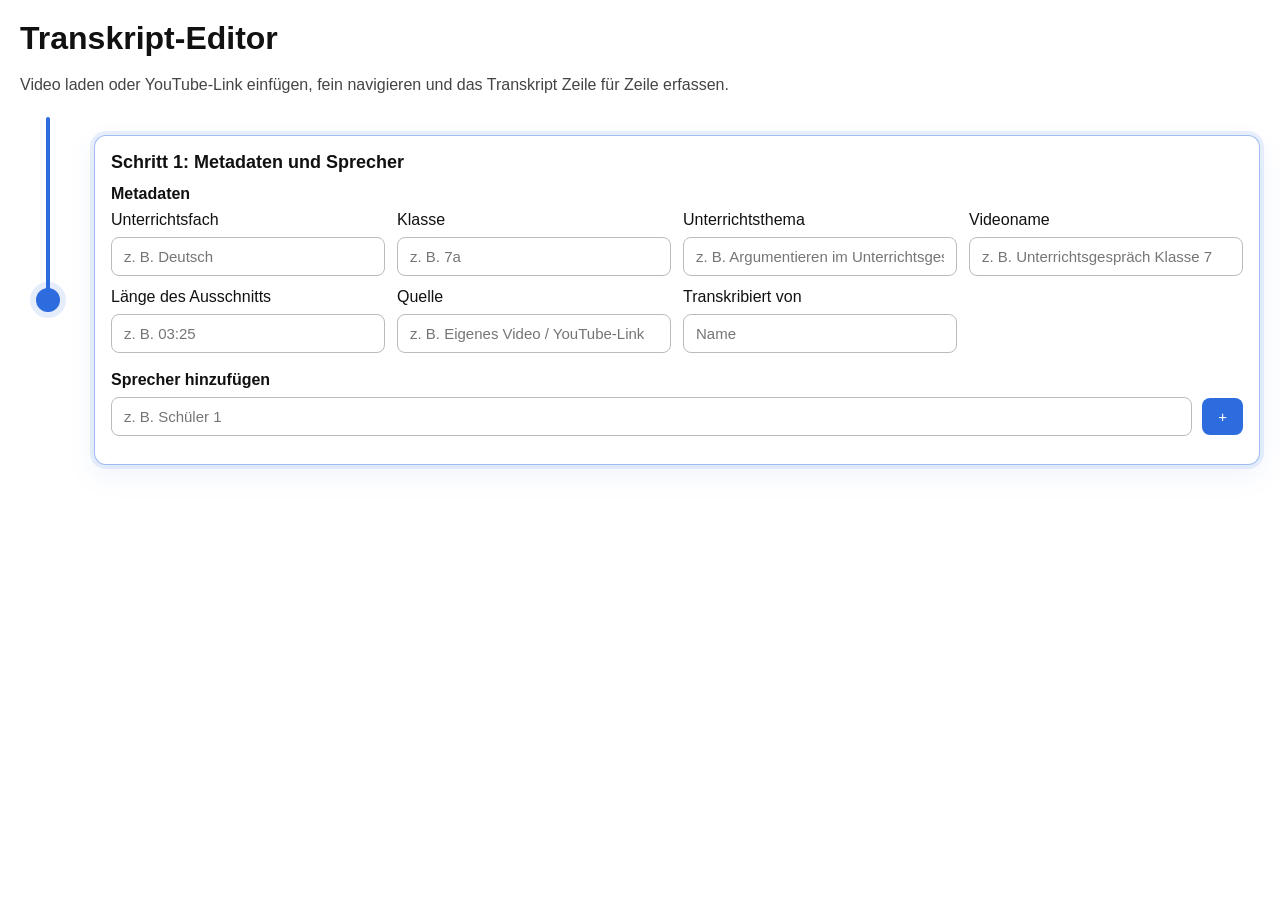
==== index.html @ a4fdcc20 "Update index.html" ====
<!DOCTYPE html>
<html lang="de">
<head>
  <meta charset="UTF-8" />
  <meta name="viewport" content="width=device-width, initial-scale=1.0" />
  <title>Transkript-Editor</title>
  <style>
    html, body {
      margin: 0;
      padding: 0;
      background: #ffffff;
      font-family: Arial, sans-serif;
      color: #111;
      overflow-y: auto;
      scroll-behavior: smooth;
    }

    body {
      display: block;
    }

    .app {
      width: 100%;
      max-width: none;
      padding: 20px;
      box-sizing: border-box;
      margin: 0;
    }

    h1 {
      text-align: left;
      margin: 0 0 10px 0;
    }

    .intro {
      text-align: left;
      color: #444;
      margin-bottom: 20px;
      line-height: 1.5;
      max-width: 1200px;
    }

    .layout {
      display: grid;
      grid-template-columns: 56px minmax(0, 1fr);
      gap: 18px;
      align-items: start;
    }

    .progress-rail {
      position: relative;
      width: 56px;
      align-self: stretch;
      min-height: 100%;
    }

    .rail-base,
    .rail-active {
      position: absolute;
      left: 26px;
      width: 4px;
      border-radius: 999px;
    }

    .rail-base {
      display: none;
    }

    .rail-active {
      top: 0;
      height: 0;
      background: #2d6cdf;
      transition: height 0.45s ease;
    }

    .rail-dot {
      position: absolute;
      left: 16px;
      width: 24px;
      height: 24px;
      border-radius: 999px;
      border: 3px solid #b8c5d4;
      background: #ffffff;
      transform: translateY(-50%);
      cursor: pointer;
      padding: 0;
      transition: background 0.25s ease, border-color 0.25s ease, box-shadow 0.25s ease, opacity 0.25s ease;
      opacity: 0;
      pointer-events: none;
    }

    .rail-dot.is-visible {
      opacity: 1;
      pointer-events: auto;
    }

    .rail-dot.is-done {
      background: #2d6cdf;
      border-color: #2d6cdf;
    }

    .rail-dot.is-active {
      background: #2d6cdf;
      border-color: #2d6cdf;
      box-shadow: 0 0 0 6px rgba(45, 108, 223, 0.12);
    }

    .main-content {
      min-width: 0;
    }

    .section {
      margin-top: 18px;
      scroll-margin-top: 12px;
    }

    .card {
      border: 1px solid #ddd;
      border-radius: 12px;
      background: #fff;
      overflow: hidden;
      transition: opacity 0.35s ease, transform 0.35s ease, border-color 0.25s ease, box-shadow 0.25s ease;
    }

    .card-header {
      padding: 16px 16px 0 16px;
    }

    .section-heading {
      font-size: 18px;
      font-weight: bold;
      margin: 0 0 12px 0;
    }

    .card-content {
      padding: 0 16px 16px 16px;
      max-height: 4000px;
      opacity: 1;
      overflow: hidden;
      transition: max-height 0.5s ease, opacity 0.35s ease, padding 0.35s ease;
    }

    .card.is-collapsed .card-content {
      max-height: 0;
      opacity: 0;
      padding-top: 0;
      padding-bottom: 0;
    }

    .card.is-hidden {
      opacity: 0;
      transform: translateY(12px);
      pointer-events: none;
    }

    .card.is-visible {
      opacity: 1;
      transform: translateY(0);
      pointer-events: auto;
    }

    .card.is-focus {
      border-color: rgba(45, 108, 223, 0.45);
      box-shadow: 0 0 0 4px rgba(45, 108, 223, 0.10), 0 10px 30px rgba(45, 108, 223, 0.08);
    }

    .metadata-grid {
      display: grid;
      grid-template-columns: repeat(4, minmax(180px, 1fr));
      gap: 12px;
    }

    .source-grid {
      display: grid;
      grid-template-columns: 1fr 1fr auto;
      gap: 12px;
      align-items: end;
    }

    .field-group {
      display: flex;
      flex-direction: column;
      justify-content: flex-end;
      min-width: 0;
    }

    label {
      display: block;
      font-weight: bold;
      margin-bottom: 8px;
    }

    input[type="file"],
    input[type="text"],
    select,
    textarea {
      width: 100%;
      box-sizing: border-box;
      padding: 10px 12px;
      border: 1px solid #bbb;
      border-radius: 8px;
      font-size: 15px;
      background: #fff;
      font-family: Arial, sans-serif;
    }

    textarea {
      resize: none;
      overflow-y: hidden;
      line-height: 1.4;
    }

    .speaker-input-row {
      display: flex;
      gap: 10px;
      align-items: center;
    }

    .speaker-tags {
      display: flex;
      flex-wrap: wrap;
      gap: 8px;
      margin-top: 12px;
    }

    .speaker-tag {
      display: inline-flex;
      align-items: center;
      gap: 8px;
      background: #f5f7fb;
      border: 1px solid #d8dfeb;
      border-radius: 999px;
      padding: 8px 12px;
      font-size: 14px;
    }

    .speaker-remove {
      background: transparent;
      border: none;
      color: #666;
      cursor: pointer;
      padding: 0;
      margin: 0;
      font-size: 16px;
      line-height: 1;
    }

    button {
      padding: 10px 16px;
      border: none;
      border-radius: 8px;
      background: #2d6cdf;
      color: white;
      cursor: pointer;
      font-size: 15px;
      white-space: nowrap;
    }

    button.secondary {
      background: #666;
    }

    button.small-btn {
      padding: 6px 8px;
      font-size: 12px;
    }

    button:disabled {
      opacity: 0.6;
      cursor: not-allowed;
    }

    .status {
      margin-top: 10px;
      font-size: 14px;
      color: #444;
    }

    .video-panel {
      margin-top: 14px;
      display: grid;
      grid-template-columns: minmax(320px, 780px) 260px;
      gap: 18px;
      align-items: start;
      justify-content: center;
    }

    .video-column {
      width: 100%;
    }

    .video-shell {
      width: 100%;
      min-height: 0;
      display: none;
    }

    .video-shell.active {
      display: block;
    }

    #localVideo,
    #youtubeContainer {
      width: 100%;
      background: #000;
      border-radius: 12px;
      object-fit: contain;
      display: none;
    }

    #localVideo.active,
    #youtubeContainer.active {
      display: block;
    }

    #localVideo.video-mode {
      height: 460px;
      min-height: 460px;
      max-height: 460px;
    }

    #localVideo.audio-only-local {
      height: 96px;
      min-height: 96px;
      max-height: 96px;
      background: #000;
      object-fit: initial;
      border-radius: 12px;
    }

    #youtubeContainer.video-mode {
      aspect-ratio: 16 / 9;
      min-height: 460px;
      max-height: 460px;
      overflow: hidden;
    }

    #youtubePlayer {
      width: 100%;
      height: 100%;
    }

    .controls-side {
      background: #ffffff;
      border: 1px solid #ddd;
      border-radius: 12px;
      padding: 14px;
      box-shadow: 0 2px 8px rgba(0, 0, 0, 0.04);
      display: none;
      flex-direction: column;
      justify-content: flex-start;
    }

    .controls-side.active {
      display: flex;
    }

    .controls-stack {
      display: flex;
      flex-direction: column;
      gap: 10px;
    }

    .controls-stack button,
    .controls-stack select,
    .controls-stack .time-box {
      width: 100%;
      box-sizing: border-box;
    }

    .controls-stack select,
    .controls-under-video select {
      padding: 10px 12px;
      border: 1px solid #bbb;
      border-radius: 8px;
      font-size: 15px;
      background: #fff;
      font-family: Arial, sans-serif;
    }

    .control-group label {
      margin-bottom: 6px;
      font-weight: bold;
    }

    .time-box {
      border: 1px solid #bbb;
      border-radius: 8px;
      padding: 10px 12px;
      background: #f8f8f8;
      font-weight: bold;
      color: #333;
      text-align: center;
    }

    .controls-under-video {
      margin-top: 4px;
      display: none;
      flex-wrap: wrap;
      gap: 8px;
      align-items: flex-end;
    }

    .controls-under-video.active {
      display: flex;
    }

    .controls-under-video button,
    .controls-under-video select,
    .controls-under-video .time-box {
      width: auto;
      min-width: 130px;
      box-sizing: border-box;
    }

    .controls-under-video .control-group {
      min-width: 130px;
    }

    .controls-under-video .control-group label {
      margin-bottom: 6px;
      font-weight: bold;
      font-size: 14px;
    }

    .top-actions {
      display: flex;
      gap: 10px;
      flex-wrap: wrap;
      margin-top: 14px;
    }

    .table-scroll-wrap {
      max-height: 420px;
      overflow-y: auto;
      border: 1px solid #ddd;
      border-radius: 12px 12px 0 0;
      margin-top: 12px;
    }

    table {
      width: 100%;
      border-collapse: collapse;
      table-layout: fixed;
      margin: 0;
    }

    th, td {
      border: 1px solid #ddd;
      padding: 8px;
      vertical-align: top;
    }

    th {
      background: #f5f5f5;
      text-align: left;
      position: sticky;
      top: 0;
      z-index: 5;
    }

    .row-actions {
      display: flex;
      gap: 4px;
      flex-wrap: nowrap;
      align-items: center;
      justify-content: flex-start;
      width: 100%;
      box-sizing: border-box;
      overflow: hidden;
    }

    .row-actions .small-btn {
      white-space: nowrap;
      flex: 0 0 auto;
      max-width: 100%;
    }

    .utterance-input {
      min-height: 38px;
      height: 38px;
    }

    .table-add-row-wrap {
      display: flex;
      gap: 8px;
      margin-top: 0;
      justify-content: flex-start;
      flex-wrap: wrap;
    }

    .table-add-row {
      display: inline-block;
      border: 1px solid #cfdcff;
      border-radius: 0 0 8px 8px;
      background: #eef4ff;
      color: #2d6cdf;
      font-weight: 600;
      flex: 0 0 auto;
      width: auto;
      padding: 10px 14px;
    }

    .speaker-blank,
    .pause-blank {
      border: none !important;
      background: transparent !important;
      box-shadow: none !important;
      pointer-events: none;
      color: transparent;
      padding: 10px 0 !important;
    }

    .speaker-continuation {
      border-top: none !important;
    }

    .pause-display {
      color: #444;
      padding: 10px 12px;
      min-height: 38px;
      display: flex;
      align-items: center;
      box-sizing: border-box;
      border: 1px solid transparent;
    }

    .global-popup {
      position: fixed;
      inset: 0;
      background: rgba(0, 0, 0, 0.25);
      display: flex;
      align-items: center;
      justify-content: center;
      padding: 16px;
      z-index: 9999;
    }

    .global-popup.hidden {
      display: none !important;
    }

    .global-popup-box {
      background: #ffffff;
      border-radius: 16px;
      padding: 24px 22px;
      width: min(760px, calc(100% - 32px));
      max-height: calc(100vh - 24px);
      overflow-y: auto;
      box-shadow: 0 12px 34px rgba(0, 0, 0, 0.2);
      display: flex;
      flex-direction: column;
      gap: 16px;
      text-align: left;
    }

    .popup-title {
      font-size: 20px;
      font-weight: bold;
      text-align: center;
      margin: 0;
    }

    .popup-hint {
      line-height: 1.5;
      color: #333;
    }

    .popup-editor-label {
      font-weight: bold;
      margin-bottom: 6px;
    }

    .popup-editor {
      width: 100%;
      min-height: 220px;
      resize: vertical;
      box-sizing: border-box;
      padding: 12px;
      border: 1px solid #bbb;
      border-radius: 10px;
      font-size: 15px;
      font-family: Arial, sans-serif;
      line-height: 1.45;
    }

    .popup-actions {
      display: flex;
      gap: 10px;
      justify-content: center;
      flex-wrap: wrap;
    }

    @media (max-width: 1200px) {
      .metadata-grid {
        grid-template-columns: 1fr 1fr;
      }

      .source-grid {
        grid-template-columns: 1fr;
      }

      .video-panel {
        grid-template-columns: 1fr;
      }
    }

    @media (max-width: 900px) {
      .layout {
        grid-template-columns: 40px minmax(0, 1fr);
      }

      .rail-base,
      .rail-active {
        left: 18px;
      }

      .rail-dot {
        left: 8px;
      }
    }

    @media (max-width: 700px) {
      .metadata-grid {
        grid-template-columns: 1fr;
      }

      .table-add-row-wrap {
        flex-direction: column;
      }

      .controls-under-video.active {
        flex-direction: column;
        align-items: stretch;
      }

      .controls-under-video button,
      .controls-under-video select,
      .controls-under-video .time-box,
      .controls-under-video .control-group {
        width: 100%;
        min-width: 0;
      }
    }
  </style>
</head>
<body>
  <div class="app">
    <h1>Transkript-Editor</h1>
    <p class="intro">
      Video laden oder YouTube-Link einfügen, fein navigieren und das Transkript Zeile für Zeile erfassen.
    </p>

    <div class="layout">
      <aside class="progress-rail" id="progressRail" aria-label="Fortschritt">
        <div class="rail-base"></div>
        <div class="rail-active" id="railActive"></div>

        <button class="rail-dot" id="railDot1" type="button" aria-label="Schritt 1"></button>
        <button class="rail-dot" id="railDot2" type="button" aria-label="Schritt 2"></button>
        <button class="rail-dot" id="railDot3" type="button" aria-label="Schritt 3"></button>
        <button class="rail-dot" id="railDot4" type="button" aria-label="Schritt 4"></button>
        <button class="rail-dot" id="railDot5" type="button" aria-label="Schritt 5"></button>
      </aside>

      <main class="main-content" id="mainContent">
        <div class="section card is-visible" id="step1">
          <div class="card-header">
            <div class="section-heading">Schritt 1: Metadaten und Sprecher</div>
          </div>
          <div class="card-content">
            <label>Metadaten</label>
            <div class="metadata-grid">
              <div>
                <label for="metaSubject" style="font-weight:normal;">Unterrichtsfach</label>
                <input id="metaSubject" type="text" placeholder="z. B. Deutsch" />
              </div>
              <div>
                <label for="metaClass" style="font-weight:normal;">Klasse</label>
                <input id="metaClass" type="text" placeholder="z. B. 7a" />
              </div>
              <div>
                <label for="metaTopic" style="font-weight:normal;">Unterrichtsthema</label>
                <input id="metaTopic" type="text" placeholder="z. B. Argumentieren im Unterrichtsgespräch" />
              </div>
              <div>
                <label for="metaTitle" style="font-weight:normal;">Videoname</label>
                <input id="metaTitle" type="text" placeholder="z. B. Unterrichtsgespräch Klasse 7" />
              </div>
              <div>
                <label for="metaLength" style="font-weight:normal;">Länge des Ausschnitts</label>
                <input id="metaLength" type="text" placeholder="z. B. 03:25" />
              </div>
              <div>
                <label for="metaSource" style="font-weight:normal;">Quelle</label>
                <input id="metaSource" type="text" placeholder="z. B. Eigenes Video / YouTube-Link" />
              </div>
              <div>
                <label for="metaAuthor" style="font-weight:normal;">Transkribiert von</label>
                <input id="metaAuthor" type="text" placeholder="Name" />
              </div>
            </div>

            <div style="margin-top: 18px;">
              <label for="speakerInput">Sprecher hinzufügen</label>
              <div class="speaker-input-row">
                <input id="speakerInput" type="text" placeholder="z. B. Schüler 1" />
                <button id="addSpeakerBtn" type="button">+</button>
              </div>
              <div id="speakerTags" class="speaker-tags"></div>
            </div>
          </div>
        </div>

        <div class="section card is-hidden is-collapsed" id="step2">
          <div class="card-header">
            <div class="section-heading">Schritt 2: Video importieren</div>
          </div>
          <div class="card-content">
            <div class="source-grid">
              <div class="field-group">
                <label for="videoInput">Lokale Videodatei</label>
                <input id="videoInput" type="file" accept="video/*" />
              </div>

              <div class="field-group">
                <label for="youtubeUrl">YouTube-Link</label>
                <input id="youtubeUrl" type="text" placeholder="https://www.youtube.com/watch?v=..." />
              </div>

              <div class="field-group">
                <label style="visibility:hidden;">Aktion</label>
                <button id="loadSourceBtn" type="button">Video laden</button>
              </div>
            </div>

            <div id="sourceStatus" class="status">Noch keine Quelle geladen.</div>

            <div class="video-panel">
              <div class="video-column">
                <div id="videoShell" class="video-shell">
                  <video id="localVideo" controls></video>
                  <div id="youtubeContainer">
                    <div id="youtubePlayer"></div>
                  </div>
                </div>

                <div id="controlsUnderVideo" class="controls-under-video">
                  <button id="toggleVideoBtnBottom" type="button">Video einblenden</button>
                  <button id="playPauseBtnBottom" type="button">Play / Pause</button>
                  <button id="backBtnBottom" type="button" class="secondary">Zurück</button>
                  <button id="forwardBtnBottom" type="button" class="secondary">Vor</button>
                  <button id="insertTimeBtnBottom" type="button">Zeit übernehmen</button>

                  <div class="control-group">
                    <label>Aktuelle Zeit</label>
                    <div class="time-box" id="timeDisplayBottom">00:00.0</div>
                  </div>

                  <div class="control-group">
                    <label for="skipSelectBottom">Sprungweite</label>
                    <select id="skipSelectBottom">
                      <option value="0.5">0,5 Sek</option>
                      <option value="1" selected>1 Sek</option>
                      <option value="2">2 Sek</option>
                      <option value="5">5 Sek</option>
                    </select>
                  </div>

                  <div class="control-group">
                    <label for="speedSelectBottom">Tempo</label>
                    <select id="speedSelectBottom">
                      <option value="0.5">0.5x</option>
                      <option value="0.75">0.75x</option>
                      <option value="1" selected>1.0x</option>
                      <option value="1.25">1.25x</option>
                      <option value="1.5">1.5x</option>
                      <option value="2">2.0x</option>
                    </select>
                  </div>
                </div>
              </div>

              <div id="controlsCard" class="controls-side">
                <div class="controls-stack">
                  <button id="toggleVideoBtn" type="button">Video ausblenden</button>
                  <button id="playPauseBtn" type="button">Play / Pause</button>
                  <button id="backBtn" type="button" class="secondary">Zurück</button>
                  <button id="forwardBtn" type="button" class="secondary">Vor</button>
                  <button id="insertTimeBtn" type="button">Zeit übernehmen</button>

                  <div class="control-group">
                    <label>Aktuelle Zeit</label>
                    <div class="time-box" id="timeDisplay">00:00.0</div>
                  </div>

                  <div class="control-group">
                    <label for="skipSelect">Sprungweite</label>
                    <select id="skipSelect">
                      <option value="0.5">0,5 Sek</option>
                      <option value="1" selected>1 Sek</option>
                      <option value="2">2 Sek</option>
                      <option value="5">5 Sek</option>
                    </select>
                  </div>

                  <div class="control-group">
                    <label for="speedSelect">Tempo</label>
                    <select id="speedSelect">
                      <option value="0.5">0.5x</option>
                      <option value="0.75">0.75x</option>
                      <option value="1" selected>1.0x</option>
                      <option value="1.25">1.25x</option>
                      <option value="1.5">1.5x</option>
                      <option value="2">2.0x</option>
                    </select>
                  </div>
                </div>
              </div>
            </div>
          </div>
        </div>

        <div class="section card is-hidden is-collapsed" id="step3">
          <div class="card-header">
            <div class="section-heading">Schritt 3: Transkript anlegen</div>
          </div>
          <div class="card-content">
            <div class="table-scroll-wrap" id="tableScrollWrap">
              <table>
                <thead>
                  <tr>
                    <th style="width: 120px;">Zeit</th>
                    <th style="width: 190px;">Sprecher</th>
                    <th>Äußerung</th>
                    <th style="width: 160px;">Aktionen</th>
                  </tr>
                </thead>
                <tbody id="tableBody"></tbody>
              </table>
            </div>

            <div class="table-add-row-wrap">
              <button id="addSpeakerChangeBtn" type="button" class="table-add-row">+ Sprecherwechsel</button>
              <button id="addSameSpeakerBtn" type="button" class="table-add-row">+ Gleicher Sprecher</button>
              <button id="addPauseBtn" type="button" class="table-add-row">+ Pause</button>
            </div>
          </div>
        </div>

        <div class="section card is-hidden is-collapsed" id="step4">
          <div class="card-header">
            <div class="section-heading">Schritt 4: Zwischenspeichern</div>
          </div>
          <div class="card-content">
            <div class="top-actions">
              <button id="exportTxtBtn" type="button">TXT speichern</button>
              <button id="exportCsvBtn" type="button" class="secondary">CSV speichern</button>
              <button id="copyTranscriptBtn" type="button" class="secondary">In Zwischenablage kopieren</button>
            </div>
          </div>
        </div>

        <div class="section card is-hidden is-collapsed" id="step5">
          <div class="card-header">
            <div class="section-heading">Schritt 5: Mit ChatGPT analysieren</div>
          </div>
          <div class="card-content">
            <div class="top-actions">
              <button id="analyzeChatgptBtn" type="button">Fertiges Transkript mit ChatGPT analysieren lassen</button>
            </div>
          </div>
        </div>
      </main>
    </div>
  </div>

  <div id="globalPopup" class="global-popup hidden">
    <div class="global-popup-box">
      <h2 class="popup-title">Transkript wurde kopiert und kann jetzt in den Chatbereich von ChatGPT eingefügt werden.</h2>
      <div class="popup-hint">
        Klicke in den Chatbereich von ChatGPT und füge den Inhalt ein mit <strong>STRG + V</strong> oder per <strong>Rechtsklick → Einfügen</strong>.
      </div>

      <div>
        <div class="popup-editor-label">Analyseauftrag</div>
        <textarea id="popupPromptEditor" class="popup-editor"></textarea>
      </div>

      <div class="popup-actions">
        <button id="cancelPopupBtn" type="button" class="secondary">Abbrechen</button>
        <button id="continueChatgptBtn" type="button">Weiter zu ChatGPT</button>
      </div>
    </div>
  </div>

  <script>
    const videoInput = document.getElementById('videoInput');
    const youtubeUrl = document.getElementById('youtubeUrl');
    const loadSourceBtn = document.getElementById('loadSourceBtn');
    const sourceStatus = document.getElementById('sourceStatus');

    const localVideo = document.getElementById('localVideo');
    const youtubeContainer = document.getElementById('youtubeContainer');
    const videoShell = document.getElementById('videoShell');
    const controlsCard = document.getElementById('controlsCard');
    const controlsUnderVideo = document.getElementById('controlsUnderVideo');
    const tableScrollWrap = document.getElementById('tableScrollWrap');

    const toggleVideoBtn = document.getElementById('toggleVideoBtn');
    const toggleVideoBtnBottom = document.getElementById('toggleVideoBtnBottom');

    const playPauseBtn = document.getElementById('playPauseBtn');
    const backBtn = document.getElementById('backBtn');
    const forwardBtn = document.getElementById('forwardBtn');
    const insertTimeBtn = document.getElementById('insertTimeBtn');
    const skipSelect = document.getElementById('skipSelect');
    const speedSelect = document.getElementById('speedSelect');
    const timeDisplay = document.getElementById('timeDisplay');

    const playPauseBtnBottom = document.getElementById('playPauseBtnBottom');
    const backBtnBottom = document.getElementById('backBtnBottom');
    const forwardBtnBottom = document.getElementById('forwardBtnBottom');
    const insertTimeBtnBottom = document.getElementById('insertTimeBtnBottom');
    const skipSelectBottom = document.getElementById('skipSelectBottom');
    const speedSelectBottom = document.getElementById('speedSelectBottom');
    const timeDisplayBottom = document.getElementById('timeDisplayBottom');

    const metaSubject = document.getElementById('metaSubject');
    const metaClass = document.getElementById('metaClass');
    const metaTopic = document.getElementById('metaTopic');
    const metaTitle = document.getElementById('metaTitle');
    const metaLength = document.getElementById('metaLength');
    const metaSource = document.getElementById('metaSource');
    const metaAuthor = document.getElementById('metaAuthor');

    const speakerInput = document.getElementById('speakerInput');
    const addSpeakerBtn = document.getElementById('addSpeakerBtn');
    const speakerTags = document.getElementById('speakerTags');

    const exportTxtBtn = document.getElementById('exportTxtBtn');
    const exportCsvBtn = document.getElementById('exportCsvBtn');
    const copyTranscriptBtn = document.getElementById('copyTranscriptBtn');
    const analyzeChatgptBtn = document.getElementById('analyzeChatgptBtn');

    const addSameSpeakerBtn = document.getElementById('addSameSpeakerBtn');
    const addSpeakerChangeBtn = document.getElementById('addSpeakerChangeBtn');
    const addPauseBtn = document.getElementById('addPauseBtn');
    const tableBody = document.getElementById('tableBody');

    const globalPopup = document.getElementById('globalPopup');
    const popupPromptEditor = document.getElementById('popupPromptEditor');
    const cancelPopupBtn = document.getElementById('cancelPopupBtn');
    const continueChatgptBtn = document.getElementById('continueChatgptBtn');

    const mainContent = document.getElementById('mainContent');
    const progressRail = document.getElementById('progressRail');
    const railActive = document.getElementById('railActive');

    const step1 = document.getElementById('step1');
    const step2 = document.getElementById('step2');
    const step3 = document.getElementById('step3');
    const step4 = document.getElementById('step4');
    const step5 = document.getElementById('step5');

    const railDot1 = document.getElementById('railDot1');
    const railDot2 = document.getElementById('railDot2');
    const railDot3 = document.getElementById('railDot3');
    const railDot4 = document.getElementById('railDot4');
    const railDot5 = document.getElementById('railDot5');

    let speakerPresets = [];
    let currentSource = null;
    let youtubePlayer = null;
    let youtubeApiReady = false;
    let youtubeTimeInterval = null;
    let videoVisible = true;

    let resizeObserver = null;
    let mutationObserver = null;

    const stepElements = {
      1: step1,
      2: step2,
      3: step3,
      4: step4,
      5: step5
    };

    const railDots = {
      1: railDot1,
      2: railDot2,
      3: railDot3,
      4: railDot4,
      5: railDot5
    };

    function scrollToStep(stepNumber) {
      const el = stepElements[stepNumber];
      if (el) el.scrollIntoView({ behavior: 'smooth', block: 'start' });
    }

    function isStep1Complete() {
      return (
        metaSubject.value.trim() !== '' &&
        metaClass.value.trim() !== '' &&
        metaTopic.value.trim() !== '' &&
        speakerPresets.length > 0
      );
    }

    function isStep2Complete() {
      return currentSource !== null;
    }

    function hasCompleteTranscriptRow() {
      const rows = Array.from(tableBody.querySelectorAll('tr'));
      return rows.some(row => {
        if (row.classList.contains('pause-row')) {
          const time = row.querySelector('.time-input')?.value.trim() || '';
          const pauseText = row.querySelector('.pause-display')?.textContent.trim() || '';
          return time !== '' && pauseText !== '';
        }

        const time = row.querySelector('.time-input')?.value.trim() || '';
        const utterance = row.querySelector('.utterance-input')?.value.trim() || '';
        const select = row.querySelector('.speaker-select');
        const isContinuation = row.classList.contains('continuation-row');
        const speakerOk = isContinuation ? true : !!(select && select.value.trim() !== '');

        return time !== '' && utterance !== '' && speakerOk;
      });
    }

    function isStep4Complete() {
      return step4.dataset.completed === 'true';
    }

    function markStep4Completed() {
      step4.dataset.completed = 'true';
      updateWorkflow();
    }

    function getWorkflowStage() {
      if (!isStep1Complete()) return 1;
      if (!isStep2Complete()) return 2;
      if (!hasCompleteTranscriptRow()) return 3;
      if (!isStep4Complete()) return 4;
      return 5;
    }

    function getVisibleStepCount() {
      const stage = getWorkflowStage();
      if (stage === 1) return 1;
      if (stage === 2) return 2;
      if (stage === 3) return 3;
      if (stage === 4) return 4;
      return 5;
    }

    function getFocusSteps() {
      const stage = getWorkflowStage();
      if (stage === 1) return [1];
      if (stage === 2) return [2];
      if (stage === 3) return [3];
      if (stage === 4) return [3, 4];
      return [5];
    }

    function showCard(card) {
      if (!card.classList.contains('is-visible')) {
        card.classList.remove('is-hidden');
        requestAnimationFrame(() => {
          card.classList.add('is-visible');
        });
      }
      card.classList.remove('is-collapsed');
    }

    function hideCard(card) {
      card.classList.add('is-collapsed');
      card.classList.remove('is-visible');
      card.classList.add('is-hidden');
      card.classList.remove('is-focus');
    }

    function updateCardFocus() {
      [step1, step2, step3, step4, step5].forEach(card => card.classList.remove('is-focus'));
      const focusSteps = getFocusSteps();
      focusSteps.forEach(n => {
        const card = stepElements[n];
        if (card) card.classList.add('is-focus');
      });
    }

    function updateWorkflow() {
      const visibleSteps = getVisibleStepCount();

      showCard(step1);
      if (visibleSteps >= 2) showCard(step2); else hideCard(step2);
      if (visibleSteps >= 3) showCard(step3); else hideCard(step3);
      if (visibleSteps >= 4) showCard(step4); else hideCard(step4);
      if (visibleSteps >= 5) showCard(step5); else hideCard(step5);

      for (let i = 1; i <= 5; i++) {
        railDots[i].classList.toggle('is-visible', i <= visibleSteps);
      }

      updateCardFocus();
      requestRailSync();
    }

    railDot1.addEventListener('click', () => {
      if (getVisibleStepCount() >= 1) scrollToStep(1);
    });
    railDot2.addEventListener('click', () => {
      if (getVisibleStepCount() >= 2) scrollToStep(2);
    });
    railDot3.addEventListener('click', () => {
      if (getVisibleStepCount() >= 3) scrollToStep(3);
    });
    railDot4.addEventListener('click', () => {
      if (getVisibleStepCount() >= 4) scrollToStep(4);
    });
    railDot5.addEventListener('click', () => {
      if (getVisibleStepCount() >= 5) scrollToStep(5);
    });

    function getDotCenterY(stepNumber) {
      const dot = railDots[stepNumber];
      return dot.offsetTop + (dot.offsetHeight / 2);
    }

    function syncRailPositions() {
      const sections = [step1, step2, step3, step4, step5];
      progressRail.style.height = mainContent.offsetHeight + 'px';

      const railRect = progressRail.getBoundingClientRect();

      sections.forEach((section, index) => {
        const dot = railDots[index + 1];
        const sectionRect = section.getBoundingClientRect();
        const centerY = (sectionRect.top - railRect.top) + (sectionRect.height / 2);
        dot.style.top = centerY + 'px';
      });

      updateRailLineVisuals();
    }

    function requestRailSync() {
      requestAnimationFrame(() => {
        requestAnimationFrame(syncRailPositions);
      });
    }

    function updateRailLineVisuals() {
      const visibleStepCount = getVisibleStepCount();
      const activeNumber = Math.min(getWorkflowStage(), visibleStepCount);
      const activeCenterY = getDotCenterY(activeNumber);

      railActive.style.top = '0px';
      railActive.style.height = Math.max(0, activeCenterY) + 'px';

      for (let i = 1; i <= 5; i++) {
        railDots[i].classList.remove('is-active');
        railDots[i].classList.remove('is-done');
      }

      for (let i = 1; i <= activeNumber; i++) {
        if (i <= visibleStepCount) {
          railDots[i].classList.add('is-done');
        }
      }

      if (railDots[activeNumber]) {
        railDots[activeNumber].classList.add('is-active');
      }
    }

    function startLayoutObservers() {
      const observedElements = [
        mainContent, step1, step2, step3, step4, step5,
        videoShell, localVideo, youtubeContainer, tableBody, tableScrollWrap
      ];

      if ('ResizeObserver' in window) {
        resizeObserver = new ResizeObserver(() => {
          requestRailSync();
        });
        observedElements.forEach(el => {
          if (el) resizeObserver.observe(el);
        });
      }

      if ('MutationObserver' in window) {
        mutationObserver = new MutationObserver(() => {
          requestRailSync();
        });
        mutationObserver.observe(mainContent, {
          childList: true,
          subtree: true,
          attributes: true
        });
      }
    }

    function updateStepStates() {
      updateWorkflow();
    }

    function openAnalysisPopup(prefilledPrompt) {
      popupPromptEditor.value = prefilledPrompt;
      globalPopup.classList.remove('hidden');
    }

    function closeAnalysisPopup() {
      globalPopup.classList.add('hidden');
    }

    cancelPopupBtn.addEventListener('click', closeAnalysisPopup);
    globalPopup.addEventListener('click', (event) => {
      if (event.target === globalPopup) closeAnalysisPopup();
    });

    function formatTime(seconds) {
      const s = Math.max(0, Number(seconds) || 0);
      const mins = Math.floor(s / 60);
      const secs = Math.floor(s % 60);
      const tenths = Math.floor((s - Math.floor(s)) * 10);
      return String(mins).padStart(2, '0') + ':' + String(secs).padStart(2, '0') + '.' + tenths;
    }

    function parseTimeToSeconds(value) {
      if (!value) return null;
      const trimmed = String(value).trim();
      const match = trimmed.match(/^(\d+):(\d{2})(?:\.(\d))?$/);
      if (!match) return null;
      const mins = Number(match[1]);
      const secs = Number(match[2]);
      const tenths = match[3] ? Number(match[3]) / 10 : 0;
      return mins * 60 + secs + tenths;
    }

    function formatDuration(seconds) {
      if (seconds == null || !isFinite(seconds) || seconds < 0) return '';
      return seconds.toFixed(1) + 's';
    }

    function autoGrowTextarea(el) {
      if (!el) return;
      el.style.height = '38px';
      el.style.height = Math.max(38, el.scrollHeight) + 'px';
      requestRailSync();
    }

    function scrollTableToBottom() {
      tableScrollWrap.scrollTop = tableScrollWrap.scrollHeight;
    }

    function escapeCsv(value) {
      const text = String(value ?? '');
      return '"' + text.replace(/"/g, '""') + '"';
    }

    function escapeHtml(text) {
      return String(text)
        .replaceAll('&', '&amp;')
        .replaceAll('<', '&lt;')
        .replaceAll('>', '&gt;')
        .replaceAll('"', '&quot;');
    }

    function syncDisplays() {
      timeDisplayBottom.textContent = timeDisplay.textContent;
      skipSelectBottom.value = skipSelect.value;
      speedSelectBottom.value = speedSelect.value;
    }

    function renderSpeakerTags() {
      speakerTags.innerHTML = '';
      speakerPresets.forEach((speaker, index) => {
        const tag = document.createElement('div');
        tag.className = 'speaker-tag';
        tag.innerHTML = `
          <span>${escapeHtml(speaker)}</span>
          <button type="button" class="speaker-remove" data-index="${index}" aria-label="Sprecher entfernen">×</button>
        `;
        speakerTags.appendChild(tag);
      });

      speakerTags.querySelectorAll('.speaker-remove').forEach(btn => {
        btn.addEventListener('click', () => {
          const index = Number(btn.dataset.index);
          speakerPresets.splice(index, 1);
          renderSpeakerTags();
          refreshAllSpeakerDropdowns();
          updateStepStates();
        });
      });

      requestRailSync();
    }

    function addSpeaker() {
      const value = speakerInput.value.trim();
      if (!value) return;
      if (speakerPresets.includes(value)) {
        speakerInput.value = '';
        return;
      }
      speakerPresets.push(value);
      speakerInput.value = '';
      renderSpeakerTags();
      refreshAllSpeakerDropdowns();
      updateStepStates();
    }

    function buildSpeakerOptions(selected = '') {
      const options = ['<option value="">Bitte wählen</option>']
        .concat(
          speakerPresets.map(name => {
            const isSelected = name === selected ? 'selected' : '';
            return `<option value="${escapeHtml(name)}" ${isSelected}>${escapeHtml(name)}</option>`;
          })
        );
      return options.join('');
    }

    function refreshAllSpeakerDropdowns() {
      const selects = tableBody.querySelectorAll('.speaker-select');
      selects.forEach(select => {
        const currentValue = select.value;
        select.innerHTML = buildSpeakerOptions(currentValue);
        if (speakerPresets.includes(currentValue)) {
          select.value = currentValue;
        }
      });
    }

    function repairSpeakerBorders() {
      const rows = Array.from(tableBody.querySelectorAll('tr'));
      rows.forEach((row, index) => {
        const speakerCell = row.children[1];
        if (!speakerCell) return;
        speakerCell.style.borderBottom = '';
        speakerCell.classList.remove('speaker-continuation');

        const isContinuation = row.classList.contains('continuation-row');
        const prev = rows[index - 1];
        if (isContinuation && prev && !prev.classList.contains('pause-row')) {
          speakerCell.classList.add('speaker-continuation');
          prev.children[1].style.borderBottom = 'none';
        }
      });
    }

    function updatePauseDurations() {
      const rows = Array.from(tableBody.querySelectorAll('tr'));
      for (let i = 0; i < rows.length; i++) {
        const row = rows[i];
        if (!row.classList.contains('pause-row')) continue;

        const start = parseTimeToSeconds(row.querySelector('.time-input').value.trim());
        const pauseDisplay = row.querySelector('.pause-display');
        if (!pauseDisplay || start == null) {
          pauseDisplay.textContent = '';
          continue;
        }

        let nextTime = null;
        for (let j = i + 1; j < rows.length; j++) {
          const nextRowTime = parseTimeToSeconds(rows[j].querySelector('.time-input').value.trim());
          if (nextRowTime != null) {
            nextTime = nextRowTime;
            break;
          }
        }

        if (nextTime == null || nextTime < start) {
          pauseDisplay.textContent = '';
        } else {
          pauseDisplay.textContent = formatDuration(nextTime - start);
        }
      }
    }

    function attachTimeListeners(tr) {
      const timeInput = tr.querySelector('.time-input');
      if (timeInput) {
        timeInput.addEventListener('input', () => {
          updatePauseDurations();
          requestRailSync();
          updateStepStates();
        });
        timeInput.addEventListener('change', () => {
          updatePauseDurations();
          requestRailSync();
          updateStepStates();
        });
      }
    }

    function createStandardRow(time = '', speaker = '', utterance = '', blankSpeaker = false) {
      const tr = document.createElement('tr');

      const speakerCellContent = blankSpeaker
        ? '<div class="speaker-blank">&nbsp;</div>'
        : `<select class="speaker-select">${buildSpeakerOptions(speaker)}</select>`;

      tr.innerHTML = `
        <td><input type="text" class="time-input" value="${escapeHtml(time)}"></td>
        <td>${speakerCellContent}</td>
        <td><textarea class="utterance-input" placeholder="Äußerung eingeben ...">${escapeHtml(utterance)}</textarea></td>
        <td>
          <div class="row-actions">
            <button type="button" class="small-btn use-time-btn">Aktuelle Zeit</button>
            <button type="button" class="small-btn secondary delete-row-btn">Löschen</button>
          </div>
        </td>
      `;

      if (blankSpeaker) tr.classList.add('continuation-row');

      const select = tr.querySelector('.speaker-select');
      if (select) {
        select.value = speaker;
        select.addEventListener('change', () => {
          updateStepStates();
        });
      }

      const textarea = tr.querySelector('.utterance-input');
      autoGrowTextarea(textarea);
      textarea.addEventListener('input', () => {
        autoGrowTextarea(textarea);
        updateStepStates();
      });

      tr.querySelector('.use-time-btn').addEventListener('click', () => {
        tr.querySelector('.time-input').value = formatTime(getCurrentTime());
        updatePauseDurations();
        requestRailSync();
        updateStepStates();
      });

      tr.querySelector('.delete-row-btn').addEventListener('click', () => {
        tr.remove();
        repairSpeakerBorders();
        updatePauseDurations();
        updateStepStates();
      });

      attachTimeListeners(tr);
      tableBody.appendChild(tr);
      repairSpeakerBorders();
      updatePauseDurations();
      scrollTableToBottom();
      updateStepStates();
      return tr;
    }

    function createPauseRow(time = '') {
      const tr = document.createElement('tr');
      tr.classList.add('pause-row');
      tr.innerHTML = `
        <td><input type="text" class="time-input" value="${escapeHtml(time)}"></td>
        <td><div class="pause-blank">&nbsp;</div></td>
        <td><div class="pause-display"></div></td>
        <td>
          <div class="row-actions">
            <button type="button" class="small-btn use-time-btn">Aktuelle Zeit</button>
            <button type="button" class="small-btn secondary delete-row-btn">Löschen</button>
          </div>
        </td>
      `;

      tr.querySelector('.use-time-btn').addEventListener('click', () => {
        tr.querySelector('.time-input').value = formatTime(getCurrentTime());
        updatePauseDurations();
        requestRailSync();
        updateStepStates();
      });

      tr.querySelector('.delete-row-btn').addEventListener('click', () => {
        tr.remove();
        repairSpeakerBorders();
        updatePauseDurations();
        updateStepStates();
      });

      attachTimeListeners(tr);
      tableBody.appendChild(tr);
      repairSpeakerBorders();
      updatePauseDurations();
      scrollTableToBottom();
      updateStepStates();
      return tr;
    }

    function addRowSameSpeaker() {
      const lastRow = tableBody.lastElementChild;
      const afterPause = lastRow && lastRow.classList.contains('pause-row');
      if (afterPause) {
        addRowSpeakerChange();
        return;
      }
      const row = createStandardRow(formatTime(getCurrentTime()), '', '', true);
      row.querySelector('.utterance-input').focus();
    }

    function addRowSpeakerChange() {
      const row = createStandardRow(formatTime(getCurrentTime()), '', '');
      row.querySelector('.speaker-select').focus();
    }

    function addPauseRow() {
      createPauseRow(formatTime(getCurrentTime()));
    }

    function getRowsData() {
      return Array.from(tableBody.querySelectorAll('tr')).map(row => {
        const isPause = row.classList.contains('pause-row');
        const time = row.querySelector('.time-input').value.trim();

        if (isPause) {
          const display = row.querySelector('.pause-display')?.textContent?.trim() || '';
          return { type: 'pause', time, speaker: '', utterance: display };
        }

        const select = row.querySelector('.speaker-select');
        const utterance = row.querySelector('.utterance-input').value.trim();
        const speaker = select ? select.value.trim() : '';
        return { type: 'speech', time, speaker, utterance };
      });
    }

    function getMetadata() {
      return {
        subject: metaSubject.value.trim(),
        className: metaClass.value.trim(),
        topic: metaTopic.value.trim(),
        title: metaTitle.value.trim(),
        length: metaLength.value.trim(),
        source: metaSource.value.trim(),
        author: metaAuthor.value.trim()
      };
    }

    function buildMetadataTextFull() {
      const meta = getMetadata();
      return [
        `Unterrichtsfach: ${meta.subject}`,
        `Klasse: ${meta.className}`,
        `Unterrichtsthema: ${meta.topic}`,
        `Videoname: ${meta.title}`,
        `Länge des Ausschnitts: ${meta.length}`,
        `Quelle: ${meta.source}`,
        `Transkribiert von: ${meta.author}`,
        `Sprecher: ${speakerPresets.join(', ')}`
      ].join('\n') + '\n\n';
    }

    function buildMetadataTextForChatgpt() {
      const meta = getMetadata();
      return [
        `Unterrichtsfach: ${meta.subject}`,
        `Klasse: ${meta.className}`,
        `Unterrichtsthema: ${meta.topic}`,
        `Sprecher: ${speakerPresets.join(', ')}`
      ].join('\n') + '\n\n';
    }

    function wrapTextByWords(text, maxLen) {
      const input = String(text || '').trim();
      if (!input) return [''];

      const words = input.split(/\s+/);
      const lines = [];
      let current = '';

      for (const word of words) {
        if (!current) {
          current = word;
          continue;
        }

        if ((current + ' ' + word).length <= maxLen) {
          current += ' ' + word;
        } else {
          lines.push(current);
          current = word;
        }
      }

      if (current) lines.push(current);
      return lines;
    }

    function buildTranscriptTxt(rows) {
      const gap = '    ';
      const timeWidth = 10;
      const speakerValues = rows.map(r => r.type === 'pause' ? 'Pause' : (r.speaker || ''));
      const speakerWidth = Math.max(8, ...speakerValues.map(v => String(v).length));
      const maxTextWidth = 70;

      return rows.map(r => {
        const timePart = String(`[${r.time}]`).padEnd(timeWidth, ' ');

        let visibleSpeaker = '';
        if (r.type === 'pause') {
          visibleSpeaker = 'Pause';
        } else if (r.speaker && r.speaker.trim() !== '') {
          visibleSpeaker = r.speaker.trim();
        }

        const speakerPart = String(visibleSpeaker).padEnd(speakerWidth, ' ');
        const prefix = timePart + gap + speakerPart + gap;
        const wrapped = wrapTextByWords(r.utterance || '', maxTextWidth);

        return wrapped.map((line, index) => {
          if (index === 0) return prefix + line;
          return ' '.repeat(prefix.length) + line;
        }).join('\n');
      }).join('\n');
    }

    function buildDefaultAnalysisPrompt() {
      return [
        'Bitte analysiere das folgende Transkript im Hinblick auf die Gesprächsführung.',
        'Beziehe dich dabei insbesondere auf:',
        '- Struktur und Klarheit der Gesprächsführung',
        '- Angemessenheit von Fragen, Reaktionen und Gesprächsimpulsen',
        '- wertschätzende und professionelle Kommunikation',
        '- Möglichkeiten zur Verbesserung',
        '',
        'Bitte formuliere die Analyse auf Deutsch, sachlich und konkret.'
      ].join('\n');
    }

    function buildClipboardTextWithPrompt(customPrompt) {
      const rows = getRowsData();
      const promptText = (customPrompt || '').trim();
      return promptText + '\n\nTRANSKRIPT:\n\n' + buildMetadataTextForChatgpt() + buildTranscriptTxt(rows);
    }

    async function copyTextToClipboard(text) {
      try {
        await navigator.clipboard.writeText(text);
        return true;
      } catch {
        const helper = document.createElement('textarea');
        helper.value = text;
        helper.style.position = 'fixed';
        helper.style.opacity = '0';
        helper.style.left = '-9999px';
        document.body.appendChild(helper);
        helper.focus();
        helper.select();
        let ok = false;
        try {
          ok = document.execCommand('copy');
        } catch {
          ok = false;
        }
        document.body.removeChild(helper);
        return ok;
      }
    }

    function downloadFile(content, filename, mimeType) {
      const blob = new Blob([content], { type: mimeType });
      const url = URL.createObjectURL(blob);
      const a = document.createElement('a');
      a.href = url;
      a.download = filename;
      document.body.appendChild(a);
      a.click();
      document.body.removeChild(a);
      URL.revokeObjectURL(url);
    }

    function exportTxt() {
      const rows = getRowsData();
      const content = buildMetadataTextFull() + buildTranscriptTxt(rows);
      downloadFile(content, 'transkript.txt', 'text/plain;charset=utf-8');
      markStep4Completed();
    }

    function exportCsv() {
      const rows = getRowsData();
      const meta = getMetadata();

      const lines = [
        ['Metadaten', '', '', '', '', ''].map(escapeCsv).join(';'),
        ['', '', '', '', '', ''].map(escapeCsv).join(';'),
        ['Unterrichtsfach: ' + meta.subject, '', '', '', '', ''].map(escapeCsv).join(';'),
        ['Klasse: ' + meta.className, '', '', '', '', ''].map(escapeCsv).join(';'),
        ['Unterrichtsthema: ' + meta.topic, '', '', '', '', ''].map(escapeCsv).join(';'),
        ['Videoname: ' + meta.title, '', '', '', '', ''].map(escapeCsv).join(';'),
        ['Länge des Ausschnitts: ' + meta.length, '', '', '', '', ''].map(escapeCsv).join(';'),
        ['Quelle: ' + meta.source, '', '', '', '', ''].map(escapeCsv).join(';'),
        ['Transkribiert von: ' + meta.author, '', '', '', '', ''].map(escapeCsv).join(';'),
        ['Sprecher: ' + speakerPresets.join(', '), '', '', '', '', ''].map(escapeCsv).join(';'),
        ['', '', '', '', '', ''].map(escapeCsv).join(';'),
        ['Zeit', 'Sprecher', 'Äußerung'].map(escapeCsv).join(';'),
        ...rows.map(r => [r.time, r.type === 'pause' ? 'Pause' : r.speaker, r.utterance].map(escapeCsv).join(';'))
      ];

      const bom = '\uFEFF';
      downloadFile(bom + lines.join('\n'), 'transkript.csv', 'text/csv;charset=utf-8');
      markStep4Completed();
    }

    function getCurrentTime() {
      if (currentSource === 'local') return localVideo.currentTime || 0;
      if (currentSource === 'youtube' && youtubePlayer && youtubePlayer.getCurrentTime) {
        return youtubePlayer.getCurrentTime() || 0;
      }
      return 0;
    }

    function getSkipAmount() {
      return Number(skipSelect.value) || 1;
    }

    function setCurrentTime(seconds) {
      const value = Math.max(0, seconds || 0);
      if (currentSource === 'local') {
        localVideo.currentTime = value;
      } else if (currentSource === 'youtube' && youtubePlayer && youtubePlayer.seekTo) {
        youtubePlayer.seekTo(value, true);
      }
      updateTimeDisplay();
    }

    function togglePlayPause() {
      if (currentSource === 'local') {
        if (localVideo.paused) localVideo.play();
        else localVideo.pause();
      } else if (currentSource === 'youtube' && youtubePlayer) {
        const state = youtubePlayer.getPlayerState();
        if (state === 1) youtubePlayer.pauseVideo();
        else youtubePlayer.playVideo();
      }
    }

    function stepBy(delta) {
      setCurrentTime(getCurrentTime() + delta);
    }

    function setPlaybackRate(rate) {
      if (currentSource === 'local') {
        localVideo.playbackRate = rate;
      } else if (currentSource === 'youtube' && youtubePlayer && youtubePlayer.setPlaybackRate) {
        youtubePlayer.setPlaybackRate(rate);
      }
    }

    function updateTimeDisplay() {
      const t = formatTime(getCurrentTime());
      timeDisplay.textContent = t;
      timeDisplayBottom.textContent = t;
    }

    function updateControlLayout() {
      if (!currentSource) {
        controlsCard.classList.remove('active');
        controlsUnderVideo.classList.remove('active');
        return;
      }

      if (currentSource === 'local' && !videoVisible) {
        controlsCard.classList.remove('active');
        controlsUnderVideo.classList.add('active');
      } else {
        controlsCard.classList.add('active');
        controlsUnderVideo.classList.remove('active');
      }
    }

    function updateVideoVisibility() {
      if (!currentSource) {
        videoShell.classList.remove('active');
        localVideo.classList.remove('active', 'video-mode', 'audio-only-local');
        youtubeContainer.classList.remove('active', 'video-mode');
        controlsCard.classList.remove('active');
        controlsUnderVideo.classList.remove('active');
        requestRailSync();
        return;
      }

      videoShell.classList.add('active');

      if (currentSource === 'local') {
        youtubeContainer.classList.remove('active', 'video-mode');
        localVideo.classList.add('active');

        if (videoVisible) {
          localVideo.classList.add('video-mode');
          localVideo.classList.remove('audio-only-local');
          toggleVideoBtn.textContent = 'Video ausblenden';
          toggleVideoBtnBottom.textContent = 'Video ausblenden';
        } else {
          localVideo.classList.remove('video-mode');
          localVideo.classList.add('audio-only-local');
          toggleVideoBtn.textContent = 'Video einblenden';
          toggleVideoBtnBottom.textContent = 'Video einblenden';
          syncDisplays();
        }
      } else if (currentSource === 'youtube') {
        localVideo.classList.remove('active', 'video-mode', 'audio-only-local');

        if (videoVisible) {
          youtubeContainer.classList.add('active', 'video-mode');
          toggleVideoBtn.textContent = 'Video ausblenden';
          toggleVideoBtnBottom.textContent = 'Video ausblenden';
        } else {
          youtubeContainer.classList.remove('video-mode');
          youtubeContainer.classList.remove('active');
          toggleVideoBtn.textContent = 'Video einblenden';
          toggleVideoBtnBottom.textContent = 'Video einblenden';
          syncDisplays();
        }
      }

      updateControlLayout();
      requestRailSync();
    }

    function setSourceStatus(text) {
      sourceStatus.textContent = text;
    }

    function extractYoutubeId(url) {
      try {
        const parsed = new URL(url);
        if (parsed.hostname.includes('youtu.be')) return parsed.pathname.slice(1);
        if (parsed.hostname.includes('youtube.com')) return parsed.searchParams.get('v');
      } catch {}
      return null;
    }

    function loadYoutubeApi() {
      return new Promise((resolve) => {
        if (youtubeApiReady && window.YT && window.YT.Player) {
          resolve();
          return;
        }

        window.onYouTubeIframeAPIReady = () => {
          youtubeApiReady = true;
          resolve();
        };

        if (!document.querySelector('script[data-youtube-api="1"]')) {
          const script = document.createElement('script');
          script.src = 'https://www.youtube.com/iframe_api';
          script.dataset.youtubeApi = '1';
          document.head.appendChild(script);
        }
      });
    }

    async function loadYoutubeVideo(url) {
      const id = extractYoutubeId(url);
      if (!id) {
        setSourceStatus('Ungültiger YouTube-Link.');
        return;
      }

      await loadYoutubeApi();

      if (youtubePlayer && youtubePlayer.loadVideoById) {
        youtubePlayer.loadVideoById(id);
      } else {
        youtubePlayer = new YT.Player('youtubePlayer', {
          videoId: id,
          playerVars: { rel: 0, modestbranding: 1 },
          events: {
            onReady: () => {
              setPlaybackRate(Number(speedSelect.value));
              updateTimeDisplay();
              requestRailSync();
            }
          }
        });
      }

      currentSource = 'youtube';
      videoVisible = true;
      updateVideoVisibility();
      setSourceStatus('YouTube-Video geladen.');
      if (!metaSource.value.trim()) metaSource.value = url;
      startYoutubeTimePolling();
      updateStepStates();
    }

    function startYoutubeTimePolling() {
      stopYoutubeTimePolling();
      youtubeTimeInterval = setInterval(updateTimeDisplay, 200);
    }

    function stopYoutubeTimePolling() {
      if (youtubeTimeInterval) {
        clearInterval(youtubeTimeInterval);
        youtubeTimeInterval = null;
      }
    }

    function loadSelectedSource() {
      const file = videoInput.files?.[0];
      const url = youtubeUrl.value.trim();

      if (file) {
        const objectUrl = URL.createObjectURL(file);
        localVideo.src = objectUrl;
        localVideo.load();
        stopYoutubeTimePolling();
        currentSource = 'local';
        videoVisible = true;
        updateVideoVisibility();
        setPlaybackRate(Number(speedSelect.value));
        setSourceStatus(`Lokales Video geladen: ${file.name}`);

        if (!metaTitle.value.trim()) metaTitle.value = file.name;
        if (!metaSource.value.trim()) metaSource.value = 'Lokale Videodatei';

        updateStepStates();
        return;
      }

      if (url) {
        loadYoutubeVideo(url);
        return;
      }

      setSourceStatus('Bitte entweder eine lokale Datei auswählen oder einen YouTube-Link eingeben.');
    }

    loadSourceBtn.addEventListener('click', loadSelectedSource);

    toggleVideoBtn.addEventListener('click', () => {
      videoVisible = !videoVisible;
      updateVideoVisibility();
    });

    toggleVideoBtnBottom.addEventListener('click', () => {
      videoVisible = !videoVisible;
      updateVideoVisibility();
    });

    playPauseBtn.addEventListener('click', togglePlayPause);
    backBtn.addEventListener('click', () => stepBy(-getSkipAmount()));
    forwardBtn.addEventListener('click', () => stepBy(getSkipAmount()));
    insertTimeBtn.addEventListener('click', () => {
      const row = createStandardRow(formatTime(getCurrentTime()), '', '');
      row.querySelector('.speaker-select').focus();
    });

    playPauseBtnBottom.addEventListener('click', togglePlayPause);
    backBtnBottom.addEventListener('click', () => stepBy(-(Number(skipSelectBottom.value) || 1)));
    forwardBtnBottom.addEventListener('click', () => stepBy(Number(skipSelectBottom.value) || 1));
    insertTimeBtnBottom.addEventListener('click', () => {
      const row = createStandardRow(formatTime(getCurrentTime()), '', '');
      row.querySelector('.speaker-select').focus();
    });

    skipSelect.addEventListener('change', () => {
      skipSelectBottom.value = skipSelect.value;
    });

    speedSelect.addEventListener('change', () => {
      speedSelectBottom.value = speedSelect.value;
      setPlaybackRate(Number(speedSelect.value));
    });

    skipSelectBottom.addEventListener('change', () => {
      skipSelect.value = skipSelectBottom.value;
    });

    speedSelectBottom.addEventListener('change', () => {
      speedSelect.value = speedSelectBottom.value;
      setPlaybackRate(Number(speedSelectBottom.value));
    });

    [
      metaSubject, metaClass, metaTopic, metaTitle, metaLength, metaSource, metaAuthor
    ].forEach(el => {
      el.addEventListener('input', updateStepStates);
    });

    addSpeakerBtn.addEventListener('click', addSpeaker);
    speakerInput.addEventListener('keydown', (event) => {
      if (event.key === 'Enter') {
        event.preventDefault();
        addSpeaker();
      }
    });

    addSpeakerChangeBtn.addEventListener('click', addRowSpeakerChange);
    addSameSpeakerBtn.addEventListener('click', addRowSameSpeaker);
    addPauseBtn.addEventListener('click', addPauseRow);

    exportTxtBtn.addEventListener('click', exportTxt);
    exportCsvBtn.addEventListener('click', exportCsv);

    copyTranscriptBtn.addEventListener('click', async () => {
      const text = buildClipboardTextWithPrompt(buildDefaultAnalysisPrompt());
      const ok = await copyTextToClipboard(text);

      if (ok) {
        setSourceStatus('Transkript wurde in die Zwischenablage kopiert.');
      } else {
        setSourceStatus('Kopieren in die Zwischenablage hat nicht funktioniert.');
      }

      markStep4Completed();
    });

    analyzeChatgptBtn.addEventListener('click', () => {
      openAnalysisPopup(buildDefaultAnalysisPrompt());
    });

    continueChatgptBtn.addEventListener('click', async () => {
      const finalPrompt = popupPromptEditor.value.trim();
      const fullText = buildClipboardTextWithPrompt(finalPrompt);
      const ok = await copyTextToClipboard(fullText);

      window.open('https://chatgpt.com/', '_blank', 'noopener');

      if (ok) {
        setSourceStatus('Transkript wurde kopiert. ChatGPT wurde in einem neuen Tab geöffnet.');
      } else {
        setSourceStatus('ChatGPT wurde geöffnet. Das Kopieren in die Zwischenablage hat nicht funktioniert.');
      }

      closeAnalysisPopup();
    });

    localVideo.addEventListener('timeupdate', updateTimeDisplay);
    localVideo.addEventListener('loadedmetadata', () => {
      updateTimeDisplay();
      setPlaybackRate(Number(speedSelect.value));
      if (!metaLength.value.trim() && isFinite(localVideo.duration)) {
        metaLength.value = formatTime(localVideo.duration);
      }
      requestRailSync();
    });

    window.addEventListener('load', requestRailSync);
    window.addEventListener('resize', requestRailSync);

    function startLayoutObservers() {
      const observedElements = [
        mainContent, step1, step2, step3, step4, step5,
        videoShell, localVideo, youtubeContainer, tableBody, tableScrollWrap
      ];

      if ('ResizeObserver' in window) {
        resizeObserver = new ResizeObserver(() => {
          requestRailSync();
        });
        observedElements.forEach(el => {
          if (el) resizeObserver.observe(el);
        });
      }

      if ('MutationObserver' in window) {
        mutationObserver = new MutationObserver(() => {
          requestRailSync();
        });
        mutationObserver.observe(mainContent, {
          childList: true,
          subtree: true,
          attributes: true
        });
      }
    }

    step4.dataset.completed = 'false';
    updateVideoVisibility();
    renderSpeakerTags();
    createStandardRow('', '', '');
    startLayoutObservers();
    updateWorkflow();

    setTimeout(requestRailSync, 100);
    setTimeout(requestRailSync, 400);
    setTimeout(requestRailSync, 900);
  </script>
</body>
</html>
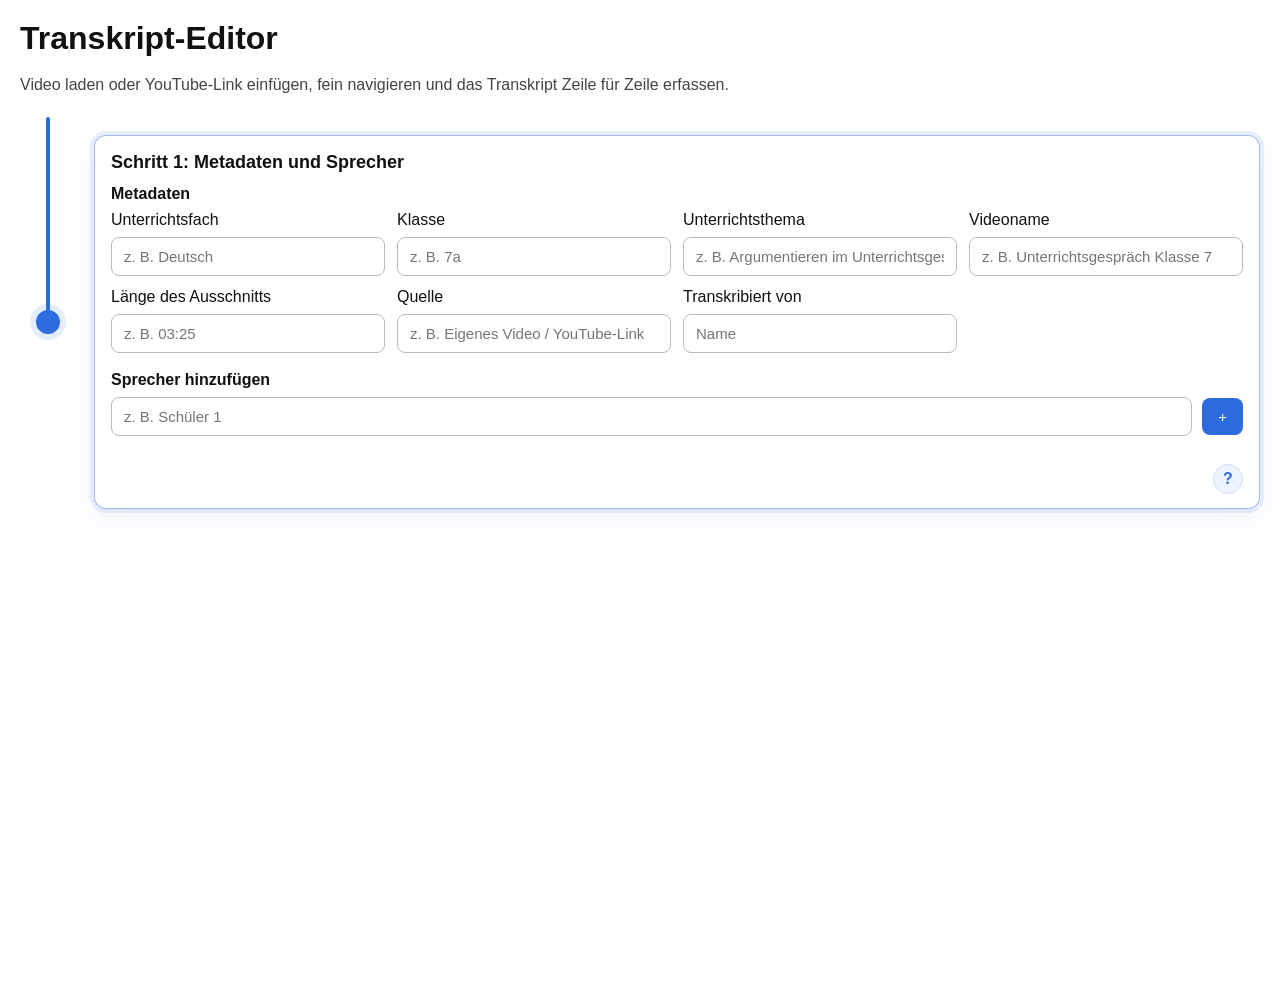
==== commit 82fbe0d9: "Update index.html" ====
--- a/index.html
+++ b/index.html
@@ -525,25 +525,54 @@
       border: 1px solid transparent;
     }
 
-    .global-popup {
+    .card-footer-help {
+      display: flex;
+      justify-content: flex-end;
+      padding: 0 16px 14px 16px;
+    }
+
+    .help-btn {
+      width: 30px;
+      height: 30px;
+      min-width: 30px;
+      padding: 0;
+      border-radius: 999px;
+      background: #eef4ff;
+      color: #2d6cdf;
+      border: 1px solid #cfdcff;
+      font-weight: bold;
+      font-size: 16px;
+      line-height: 1;
+    }
+
+    .help-btn:hover {
+      background: #e3edff;
+    }
+
+    .global-popup,
+    .help-popup {
       position: fixed;
       inset: 0;
       background: rgba(0, 0, 0, 0.25);
       display: flex;
-      align-items: center;
+      align-items: flex-start;
       justify-content: center;
-      padding: 16px;
+      padding-top: 12px;
+      padding-left: 16px;
+      padding-right: 16px;
+      padding-bottom: 16px;
       z-index: 9999;
     }
 
-    .global-popup.hidden {
+    .global-popup.hidden,
+    .help-popup.hidden {
       display: none !important;
     }
 
-    .global-popup-box {
+    .global-popup-box,
+    .help-popup-box {
       background: #ffffff;
       border-radius: 16px;
-      padding: 24px 22px;
       width: min(760px, calc(100% - 32px));
       max-height: calc(100vh - 24px);
       overflow-y: auto;
@@ -552,6 +581,16 @@
       flex-direction: column;
       gap: 16px;
       text-align: left;
+      box-sizing: border-box;
+    }
+
+    .global-popup-box {
+      padding: 24px 22px;
+    }
+
+    .help-popup-box {
+      padding: 20px 20px 16px 20px;
+      width: min(520px, calc(100% - 32px));
     }
 
     .popup-title {
@@ -584,11 +623,25 @@
       line-height: 1.45;
     }
 
-    .popup-actions {
+    .popup-actions,
+    .help-popup-actions {
       display: flex;
       gap: 10px;
       justify-content: center;
       flex-wrap: wrap;
+    }
+
+    .help-popup-title {
+      margin: 0 0 10px 0;
+      font-size: 19px;
+      font-weight: bold;
+    }
+
+    .help-popup-text {
+      line-height: 1.55;
+      color: #333;
+      font-size: 15px;
+      white-space: pre-line;
     }
 
     @media (max-width: 1200px) {
@@ -645,7 +698,7 @@
   </style>
 </head>
 <body>
-  <div class="app">
+  <div class="app" id="appTop">
     <h1>Transkript-Editor</h1>
     <p class="intro">
       Video laden oder YouTube-Link einfügen, fein navigieren und das Transkript Zeile für Zeile erfassen.
@@ -710,6 +763,9 @@
               <div id="speakerTags" class="speaker-tags"></div>
             </div>
           </div>
+          <div class="card-footer-help">
+            <button type="button" class="help-btn" data-help="step1">?</button>
+          </div>
         </div>
 
         <div class="section card is-hidden is-collapsed" id="step2">
@@ -818,6 +874,9 @@
                 </div>
               </div>
             </div>
+          </div>
+          <div class="card-footer-help">
+            <button type="button" class="help-btn" data-help="step2">?</button>
           </div>
         </div>
 
@@ -846,6 +905,9 @@
               <button id="addPauseBtn" type="button" class="table-add-row">+ Pause</button>
             </div>
           </div>
+          <div class="card-footer-help">
+            <button type="button" class="help-btn" data-help="step3">?</button>
+          </div>
         </div>
 
         <div class="section card is-hidden is-collapsed" id="step4">
@@ -859,6 +921,9 @@
               <button id="copyTranscriptBtn" type="button" class="secondary">In Zwischenablage kopieren</button>
             </div>
           </div>
+          <div class="card-footer-help">
+            <button type="button" class="help-btn" data-help="step4">?</button>
+          </div>
         </div>
 
         <div class="section card is-hidden is-collapsed" id="step5">
@@ -870,6 +935,9 @@
               <button id="analyzeChatgptBtn" type="button">Fertiges Transkript mit ChatGPT analysieren lassen</button>
             </div>
           </div>
+          <div class="card-footer-help">
+            <button type="button" class="help-btn" data-help="step5">?</button>
+          </div>
         </div>
       </main>
     </div>
@@ -894,7 +962,19 @@
     </div>
   </div>
 
+  <div id="helpPopup" class="help-popup hidden">
+    <div class="help-popup-box">
+      <h3 id="helpPopupTitle" class="help-popup-title">Hilfe</h3>
+      <div id="helpPopupText" class="help-popup-text"></div>
+      <div class="help-popup-actions">
+        <button id="closeHelpPopupBtn" type="button">Schließen</button>
+      </div>
+    </div>
+  </div>
+
   <script>
+    const appTop = document.getElementById('appTop');
+
     const videoInput = document.getElementById('videoInput');
     const youtubeUrl = document.getElementById('youtubeUrl');
     const loadSourceBtn = document.getElementById('loadSourceBtn');
@@ -953,6 +1033,11 @@
     const cancelPopupBtn = document.getElementById('cancelPopupBtn');
     const continueChatgptBtn = document.getElementById('continueChatgptBtn');
 
+    const helpPopup = document.getElementById('helpPopup');
+    const helpPopupTitle = document.getElementById('helpPopupTitle');
+    const helpPopupText = document.getElementById('helpPopupText');
+    const closeHelpPopupBtn = document.getElementById('closeHelpPopupBtn');
+
     const mainContent = document.getElementById('mainContent');
     const progressRail = document.getElementById('progressRail');
     const railActive = document.getElementById('railActive');
@@ -994,6 +1079,70 @@
       4: railDot4,
       5: railDot5
     };
+
+    const helpTexts = {
+      step1: {
+        title: 'Hilfe zu Schritt 1',
+        text: `Hier trägst du die wichtigsten Rahmendaten ein.
+
+Unterrichtsfach, Klasse und Unterrichtsthema geben den Kontext vor.
+Mit „Sprecher hinzufügen“ legst du alle Personen an, die später im Transkript ausgewählt werden können.
+
+Tipp:
+Lege zuerst alle Sprecher an, bevor du mit dem Transkript beginnst.`
+      },
+      step2: {
+        title: 'Hilfe zu Schritt 2',
+        text: `Hier lädst du das Material, mit dem du arbeiten willst.
+
+Du kannst entweder eine lokale Videodatei wählen oder einen YouTube-Link einfügen.
+Danach kannst du das Video abspielen, pausieren, vor- und zurückspringen und die aktuelle Zeit übernehmen.
+
+Tipp:
+Nutze eine kleine Sprungweite, wenn du sehr genau transkribieren möchtest.`
+      },
+      step3: {
+        title: 'Hilfe zu Schritt 3',
+        text: `Hier erstellst du das eigentliche Transkript.
+
+Jede Zeile enthält Zeit, Sprecher und Äußerung.
+„Sprecherwechsel“ erstellt eine neue Zeile mit neuem Sprecher.
+„Gleicher Sprecher“ erstellt eine Fortsetzung ohne erneute Sprecherangabe.
+„Pause“ erstellt eine Pausenzeile.
+
+Tipp:
+Übernimm zuerst die Zeit und trage dann Sprecher und Äußerung ein.`
+      },
+      step4: {
+        title: 'Hilfe zu Schritt 4',
+        text: `Hier sicherst du dein bisheriges Ergebnis.
+
+TXT speichern:
+für eine gut lesbare Textversion.
+
+CSV speichern:
+für die Weiterarbeit in Excel oder Tabellenprogrammen.
+
+In Zwischenablage kopieren:
+um das Transkript schnell an anderer Stelle einzufügen.`
+      },
+      step5: {
+        title: 'Hilfe zu Schritt 5',
+        text: `Hier kannst du das fertige Transkript für eine Analyse mit ChatGPT vorbereiten.
+
+Beim Klick wird ein Popup geöffnet.
+Dort kannst du den Analyseauftrag noch anpassen.
+Danach wird der Text kopiert und ChatGPT in einem neuen Tab geöffnet.
+
+Tipp:
+Prüfe den Analyseauftrag kurz, bevor du weitergehst.`
+      }
+    };
+
+    function jumpUserToTop() {
+      appTop.scrollIntoView({ behavior: 'smooth', block: 'start' });
+      window.scrollTo({ top: 0, behavior: 'smooth' });
+    }
 
     function scrollToStep(stepNumber) {
       const el = stepElements[stepNumber];
@@ -1209,17 +1358,42 @@
     }
 
     function openAnalysisPopup(prefilledPrompt) {
+      jumpUserToTop();
       popupPromptEditor.value = prefilledPrompt;
       globalPopup.classList.remove('hidden');
     }
 
     function closeAnalysisPopup() {
       globalPopup.classList.add('hidden');
+    }
+
+    function openHelpPopup(stepKey) {
+      const help = helpTexts[stepKey];
+      if (!help) return;
+      jumpUserToTop();
+      helpPopupTitle.textContent = help.title;
+      helpPopupText.textContent = help.text;
+      helpPopup.classList.remove('hidden');
+    }
+
+    function closeHelpPopup() {
+      helpPopup.classList.add('hidden');
     }
 
     cancelPopupBtn.addEventListener('click', closeAnalysisPopup);
     globalPopup.addEventListener('click', (event) => {
       if (event.target === globalPopup) closeAnalysisPopup();
+    });
+
+    closeHelpPopupBtn.addEventListener('click', closeHelpPopup);
+    helpPopup.addEventListener('click', (event) => {
+      if (event.target === helpPopup) closeHelpPopup();
+    });
+
+    document.querySelectorAll('.help-btn').forEach(btn => {
+      btn.addEventListener('click', () => {
+        openHelpPopup(btn.dataset.help);
+      });
     });
 
     function formatTime(seconds) {
